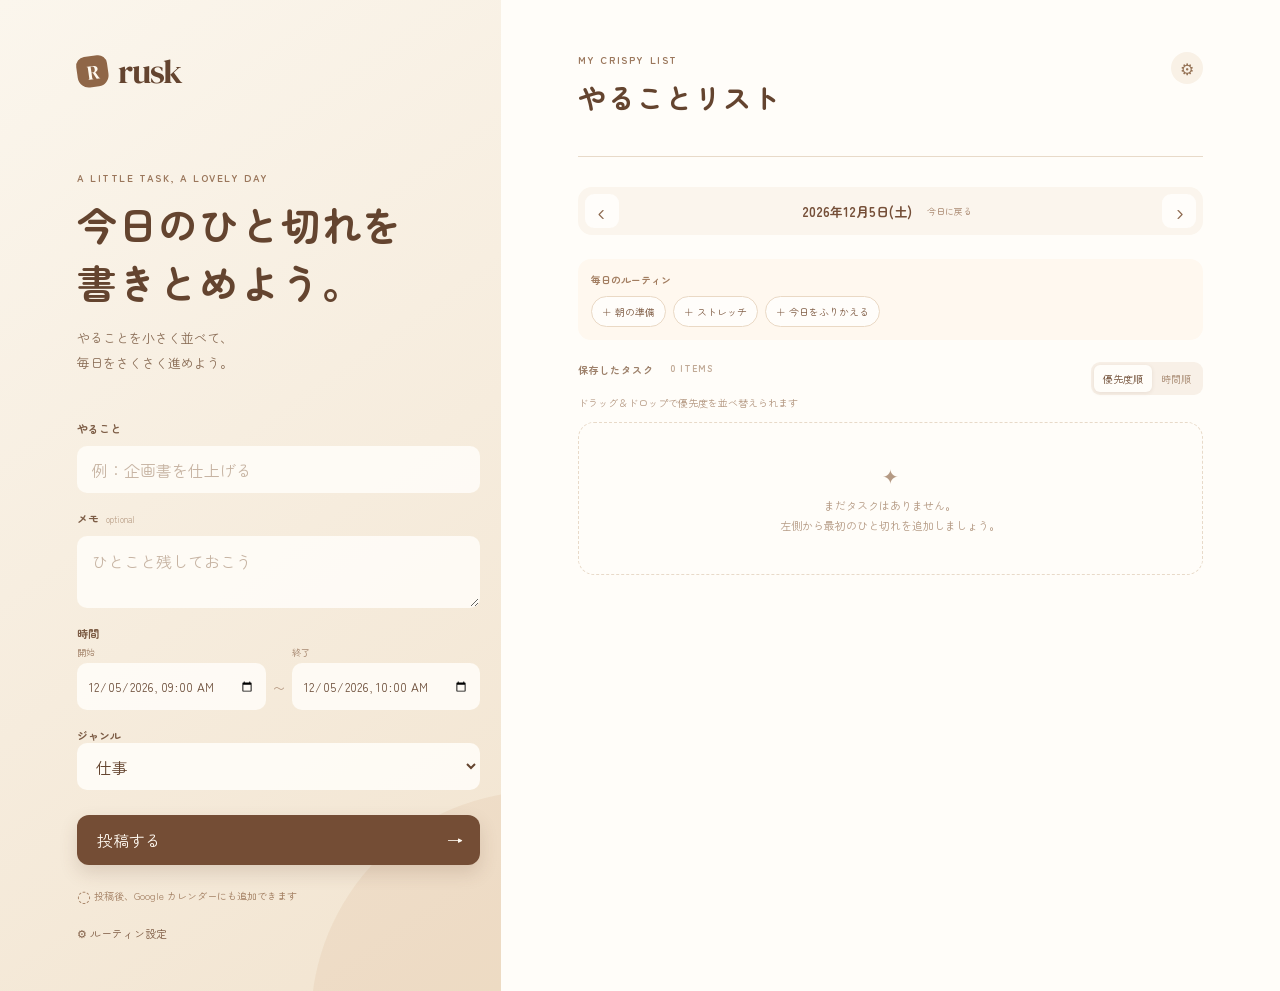
==== rusk/index.html @ 70cf0b27 "Add files via upload" ====
<!doctype html>
<html lang="ja">
  <head>
    <meta charset="UTF-8" />
    <meta name="viewport" content="width=device-width, initial-scale=1.0" />
    <meta name="theme-color" content="#f6efe3" />
    <title>rusk | やさしいタスク管理</title>
    <link rel="preconnect" href="https://fonts.googleapis.com" />
    <link rel="preconnect" href="https://fonts.gstatic.com" crossorigin />
    <link href="https://fonts.googleapis.com/css2?family=DM+Serif+Display&family=Zen+Maru+Gothic:wght@400;500;700&display=swap" rel="stylesheet" />
    <link rel="stylesheet" href="style.css" />
    <link rel="stylesheet" href="mobile.css" />
  </head>
  <body>
    <main class="app-shell">
      <aside class="composer-panel">
        <div class="mobile-topbar">
          <a class="brand" href="index.html" aria-label="rusk ホーム">
            <span class="brand-mark" aria-hidden="true">R</span>
            <span>rusk</span>
          </a>
          <button id="open-composer" class="open-composer" type="button" aria-label="タスクを追加">＋</button>
        </div>
        <div class="composer-heading">
          <p class="eyebrow">A LITTLE TASK, A LOVELY DAY</p>
          <h1>今日のひと切れを<br />書きとめよう。</h1>
          <p>やることを小さく並べて、<br />毎日をさくさく進めよう。</p>
        </div>

        <form id="task-form" class="task-form">
          <div class="form-dialog-title"><span>タスクを追加</span><button id="close-composer" type="button" aria-label="閉じる">×</button></div>
          <label class="field-label" for="title">やること</label>
          <input id="title" name="title" type="text" maxlength="60" placeholder="例：企画書を仕上げる" required autocomplete="off" />

          <label class="field-label" for="memo">メモ <span>optional</span></label>
          <textarea id="memo" name="memo" maxlength="160" placeholder="ひとこと残しておこう"></textarea>

          <div>
            <span class="field-label">時間</span>
            <div class="time-row">
              <label><span>開始</span><input id="start-time" name="startTime" type="datetime-local" required /></label>
              <span class="time-dash" aria-hidden="true">〜</span>
              <label><span>終了</span><input id="end-time" name="endTime" type="datetime-local" required /></label>
            </div>
          </div>
          <div>
            <label class="field-label" for="genre">ジャンル</label>
            <select id="genre" name="genre">
              <option value="work">仕事</option>
              <option value="personal">くらし</option>
              <option value="study">学び</option>
              <option value="important">大切なこと</option>
            </select>
          </div>
          <button class="submit-button" type="submit"><span>投稿する</span><span aria-hidden="true">→</span></button>
        </form>
        <p class="calendar-note"><span aria-hidden="true">◌</span> 投稿後、Google カレンダーにも追加できます</p>
        <a class="settings-link" href="settings.html"><span aria-hidden="true">⚙</span> ルーティン設定</a>
      </aside>

      <section class="tasks-panel" id="top">
        <header class="tasks-header">
          <div>
            <p class="eyebrow">MY CRISPY LIST</p>
            <h2>やることリスト</h2>
          </div>
          <a class="header-settings" href="settings.html" aria-label="ルーティン設定">⚙</a>
        </header>

        <section class="list-wrap" aria-labelledby="list-title">
          <nav class="date-navigation" aria-label="実施日を移動">
            <button id="previous-day" type="button" aria-label="前の日">‹</button>
            <div><span class="date-page-label" id="date-page-label"></span><button id="today-button" type="button">今日に戻る</button></div>
            <button id="next-day" type="button" aria-label="次の日">›</button>
          </nav>
          <div class="routine-area" id="routine-area" hidden>
            <p>毎日のルーティン</p><div id="routine-list" class="routine-list"></div>
          </div>
          <div class="list-heading">
            <div class="section-label"><span id="list-title">保存したタスク</span><span id="task-count">0 ITEMS</span></div>
            <div class="sort-control" role="group" aria-label="タスクの表示順">
              <button type="button" class="sort-button is-active" data-sort="priority">優先度順</button>
              <button type="button" class="sort-button" data-sort="time">時間順</button>
            </div>
          </div>
          <p class="sort-hint" id="sort-hint">ドラッグ＆ドロップで優先度を並べ替えられます</p>
          <div id="task-list" class="task-list" aria-live="polite"></div>
          <div id="empty-state" class="empty-state">
            <span aria-hidden="true">✦</span>
            <p>まだタスクはありません。<br />左側から最初のひと切れを追加しましょう。</p>
          </div>
        </section>
      </section>
    </main>
    <template id="task-template">
      <article class="task-card saved-card">
        <span class="drag-handle" aria-hidden="true">⠿</span>
        <button class="check-button" type="button" aria-label="完了にする"></button>
        <div class="task-content">
          <div class="card-top"><span class="genre-tag"></span></div>
          <h3></h3><p class="task-memo"></p>
          <div class="time-editor" hidden><input class="edit-start" type="datetime-local" aria-label="開始時間" /><span>〜</span><input class="edit-end" type="datetime-local" aria-label="終了時間" /><button class="save-time-button" type="button">保存</button></div>
        </div>
        <div class="task-actions">
          <button class="edit-time-button" type="button">時間を変更</button>
          <a class="calendar-button" target="_blank" rel="noopener noreferrer">Google Calendar <span aria-hidden="true">↗</span></a>
          <button class="delete-button" type="button" aria-label="タスクを削除">×</button>
        </div>
      </article>
    </template>
    <script src="script.js"></script>
  </body>
</html>
---- rusk/style.css ----
:root { --cream:#f7f0e5; --paper:#fffdf9; --toast:#e8d3b4; --brown:#64442f; --soft-brown:#9a765b; --line:#e8dac9; --green:#82967c; }
* { box-sizing:border-box; }
body { margin:0; overflow-x:hidden; color:var(--brown); background:var(--cream); font-family:"Zen Maru Gothic", sans-serif; }
button,input,textarea,select { font:inherit; }
button,a { -webkit-tap-highlight-color:transparent; }
.app-shell { min-height:100vh; display:grid; grid-template-columns:minmax(360px, .9fr) minmax(520px, 1.4fr); max-width:1440px; margin:auto; background:var(--paper); }
.composer-panel { position:relative; padding:48px clamp(36px,6vw,90px); background:linear-gradient(145deg,#fbf6ed 0%,#f2e4d0 100%); overflow:hidden; }
.composer-panel::after { content:""; position:absolute; width:460px; height:460px; right:-270px; bottom:-260px; border-radius:50%; background:rgba(197,151,107,.13); }
.brand { position:relative; z-index:1; display:inline-flex; align-items:center; gap:10px; color:var(--brown); font:34px "DM Serif Display",serif; text-decoration:none; letter-spacing:-1px; }
.brand-mark { display:grid; place-items:center; width:31px; height:31px; border-radius:9px 9px 11px 11px; color:#fffaf0; background:#8f6647; font:20px "DM Serif Display",serif; transform:rotate(-8deg); }
.composer-heading { position:relative; z-index:1; margin:76px 0 38px; }
.eyebrow { margin:0 0 10px; color:var(--soft-brown); font-size:10px; letter-spacing:.16em; font-weight:700; }
h1,h2,h3,p { margin-top:0; } h1,h2,h3 { font-weight:700; }
h1 { margin-bottom:16px; font-size:clamp(28px,3.1vw,43px); line-height:1.45; letter-spacing:.02em; } .composer-heading>p:last-child { margin:0; color:#896c55; font-size:13px; line-height:1.9; }
.task-form { position:relative; z-index:1; max-width:475px; display:grid; gap:10px; }.mobile-topbar { display:contents; }.open-composer,.form-dialog-title { display:none; }
.field-label { display:block; margin-top:7px; color:#7c5c45; font-size:11px; font-weight:700; } .field-label span { margin-left:4px; color:#b89d85; font-size:9px; font-weight:400; }
input,textarea,select { width:100%; border:1px solid transparent; border-radius:10px; outline:none; color:var(--brown); background:rgba(255,253,249,.88); transition:border .2s,box-shadow .2s; }
input,select { height:47px; padding:0 14px; } textarea { height:72px; resize:vertical; padding:12px 14px; } input::placeholder,textarea::placeholder { color:#c7b4a3; }
input:focus,textarea:focus,select:focus { border-color:#c49c77; box-shadow:0 0 0 3px rgba(196,156,119,.16); }
.field-row { display:grid; grid-template-columns:1.35fr 1fr; gap:12px; } input[type="datetime-local"] { font-size:12px; padding:0 10px; }
.time-row { display:grid; grid-template-columns:1fr auto 1fr; align-items:end; gap:7px; margin-top:5px; } .time-row label { display:grid; gap:4px; color:#a78870; font-size:9px; } .time-dash { padding-bottom:14px; color:#b0927b; font-size:12px; }
.submit-button { display:flex; justify-content:space-between; align-items:center; height:50px; margin-top:15px; padding:0 17px 0 20px; border:0; border-radius:12px; cursor:pointer; color:#fffaf2; background:#744d35; box-shadow:0 8px 18px rgba(100,68,47,.17); transition:transform .2s,background .2s; } .submit-button:hover { background:#593522; transform:translateY(-2px); }
.calendar-note { position:relative; z-index:1; margin:18px 0 0; color:#a27e61; font-size:10px; } .calendar-note span { font-size:16px; vertical-align:-2px; }.settings-link { position:relative; z-index:1; display:inline-block; margin-top:18px; color:#805e46; font-size:11px; text-decoration:none; }.settings-link:hover { text-decoration:underline; }
.tasks-panel { padding:52px clamp(35px,6vw,92px); background:var(--paper); }
.tasks-header { display:flex; justify-content:space-between; align-items:flex-start; padding-bottom:39px; border-bottom:1px solid var(--line); } h2 { margin:0; font-size:28px; letter-spacing:.04em; }.header-settings { display:grid; place-items:center; width:32px; height:32px; border-radius:50%; color:#947154; background:#f9f1e6; text-decoration:none; }
.list-wrap { margin-top:30px; } .list-heading { display:flex; justify-content:space-between; align-items:flex-start; gap:18px; } .section-label { display:flex; justify-content:space-between; gap:16px; margin-bottom:12px; color:#9d806a; font-size:10px; font-weight:700; letter-spacing:.09em; } .section-label span:last-child { color:#c0a995; font-size:9px; }.sort-control { display:flex; padding:3px; border-radius:9px; background:#f8f0e7; }.sort-button { padding:6px 9px; border:0; border-radius:6px; color:#ab8e77; background:transparent; font-size:10px; cursor:pointer; }.sort-button.is-active { color:#76553e; background:#fffdf9; box-shadow:0 1px 4px rgba(93,58,35,.1); }.sort-hint { margin:0 0 12px; color:#b69a84; font-size:10px; }
.date-navigation { display:flex; align-items:center; justify-content:space-between; margin-bottom:24px; padding:7px; border-radius:14px; background:#fbf5ed; }.date-navigation>button { width:34px; height:34px; border:0; border-radius:9px; color:#8c684e; background:#fffdfa; font-size:25px; line-height:1; cursor:pointer; }.date-navigation>div { display:flex; align-items:center; gap:9px; }.date-page-label { color:#754f38; font-size:13px; font-weight:700; }.date-navigation div button { border:0; color:#aa8971; background:transparent; font-size:9px; cursor:pointer; }.routine-area { margin-bottom:22px; padding:13px; border-radius:13px; background:#fff8ef; }.routine-area>p { margin:0 0 9px; color:#a27d60; font-size:10px; font-weight:700; }.routine-list { display:flex; flex-wrap:wrap; gap:7px; }.routine-button { padding:7px 10px; border:1px solid #ead9c5; border-radius:20px; color:#805d45; background:#fffdfa; font-size:10px; cursor:pointer; }.routine-button:hover { background:#f1dfca; }
.task-card { position:relative; border:1px solid var(--line); border-radius:16px; background:#fff; box-shadow:0 5px 14px rgba(93,58,35,.035); }
.card-top { display:flex; justify-content:space-between; align-items:center; gap:10px; } .genre-tag { display:inline-block; padding:4px 8px; border-radius:20px; color:#7c5b44; background:#f2e4d3; font-size:10px; font-weight:700; white-space:nowrap; } .genre-tag.personal { color:#766c4c; background:#edf0d9; } .genre-tag.study { color:#657689; background:#e4edf3; } .genre-tag.important { color:#995a46; background:#f7e1d7; } .card-date { color:#ad9079; font-size:10px; white-space:nowrap; }
.task-card h3 { margin:12px 0 6px; font-size:15px; letter-spacing:.02em; } .task-card p { margin:0; color:#a78b77; font-size:11px; line-height:1.65; }
.task-list { display:grid; gap:10px; } .saved-card { display:flex; align-items:flex-start; gap:12px; padding:16px 14px; } .saved-card[draggable="true"] { cursor:grab; } .saved-card.dragging { opacity:.4; border-style:dashed; } .drag-handle { margin-top:1px; color:#cbb29d; font-size:18px; line-height:20px; cursor:grab; }.task-content { min-width:0; flex:1; } .saved-card h3 { overflow:hidden; text-overflow:ellipsis; white-space:nowrap; }
.check-button { flex:none; width:20px; height:20px; margin-top:2px; border:1.5px solid #c7ab91; border-radius:50%; cursor:pointer; background:#fff; transition:.18s; } .check-button:hover { background:#f1dfca; } .saved-card.completed { opacity:.55; } .saved-card.completed .check-button { border-color:var(--green); background:var(--green); box-shadow:inset 0 0 0 4px #fff; } .saved-card.completed h3 { text-decoration:line-through; }
.task-actions { display:flex; align-items:center; gap:7px; margin-left:auto; }.edit-time-button { padding:0; border:0; color:#aa876c; background:transparent; font-size:9px; cursor:pointer; white-space:nowrap; }.edit-time-button:hover { text-decoration:underline; }.calendar-button { color:#947154; font-size:9px; text-decoration:none; white-space:nowrap; } .calendar-button:hover { text-decoration:underline; } .delete-button { width:21px; height:21px; border:0; border-radius:50%; color:#b49379; background:#f7f0e7; cursor:pointer; font-size:16px; line-height:1; }.time-editor { display:flex; align-items:center; gap:4px; margin-top:11px; color:#ad9079; font-size:10px; }.time-editor input { width:143px; height:30px; padding:0 5px; font-size:9px; }.save-time-button { height:30px; border:0; border-radius:7px; color:#fff; background:#896148; font-size:9px; cursor:pointer; }
.empty-state { padding:38px 10px; border:1px dashed var(--line); border-radius:16px; text-align:center; color:#b59a84; } .empty-state span { font-size:20px; } .empty-state p { margin:6px 0 0; font-size:11px; line-height:1.8; } .empty-state[hidden] { display:none; }
@media (max-width:800px) { .app-shell { display:block; } .composer-panel,.tasks-panel { padding:34px 25px; } .composer-heading { margin:45px 0 28px; } .tasks-header { padding-bottom:28px; } }
@media (max-width:420px) { .field-row { grid-template-columns:1fr; gap:0; } .list-heading { display:block; }.sort-control { width:max-content; margin-bottom:10px; }.calendar-button { font-size:0; } .calendar-button span { font-size:13px; } }
.settings-shell { min-height:100vh; padding:45px max(24px, calc((100% - 980px) / 2)); background:linear-gradient(140deg,#fbf6ed,#f2e4d0); }.settings-header { display:flex; justify-content:space-between; align-items:center; }.back-link { color:#805e46; font-size:11px; text-decoration:none; }.settings-content { max-width:680px; margin:74px auto; }.settings-content h1 { margin-bottom:10px; }.settings-lead { color:#8d6e58; font-size:13px; line-height:1.8; }.settings-card { margin-top:22px; padding:25px; border:1px solid rgba(225,203,178,.8); border-radius:17px; background:#fffdfa; }.settings-card h2 { margin-bottom:8px; font-size:16px; }.settings-card>p,.routine-card-heading p { color:#a38671; font-size:11px; line-height:1.7; }.default-time-row { display:flex; align-items:end; gap:9px; margin-top:19px; }.default-time-row label { display:grid; gap:5px; color:#94755e; font-size:10px; }.default-time-row input { width:124px; height:42px; }.default-time-row>span { padding-bottom:13px; color:#b29279; }.default-time-row button,.routine-card-heading>button { height:42px; margin-left:auto; padding:0 18px; border:0; border-radius:9px; color:#fffaf2; background:#744d35; cursor:pointer; font-size:11px; }.routine-card-heading { display:flex; justify-content:space-between; gap:16px; align-items:center; }.routine-card-heading>button { height:33px; margin:0; }.routine-settings { display:grid; gap:9px; margin-top:18px; }.routine-editor { padding:12px; border:1px solid #ede0d1; border-radius:11px; background:#fff; }.routine-editor-top,.routine-editor-details { display:flex; align-items:center; gap:8px; }.routine-editor-top input[type="checkbox"] { width:15px; height:15px; accent-color:#8d6449; }.routine-title { height:32px; flex:1; padding:0 8px; border-color:#f0e4d7; font-size:11px; }.remove-routine { border:0; color:#b08367; background:transparent; font-size:10px; cursor:pointer; }.routine-editor-details { margin:10px 0 0 23px; color:#b08d73; font-size:10px; }.routine-editor-details select,.routine-editor-details input { width:auto; height:31px; padding:0 7px; border-color:#f0e4d7; font-size:10px; }.routine-editor-details input { width:90px; } @media (max-width:520px) { .settings-shell { padding:30px 20px; }.settings-content { margin:50px auto; }.default-time-row { flex-wrap:wrap; }.default-time-row button { margin-left:0; }.time-editor { flex-wrap:wrap; }.time-editor input { width:calc(50% - 30px); }.routine-editor-details { flex-wrap:wrap; } }
---- rusk/mobile.css ----
body { overflow-x:hidden; }
.routine-time-row { display:flex; align-items:center; gap:5px; }
.routine-time-row > span { min-width:21px; color:#97735b; font-weight:700; }

@media (max-width:600px) {
  body { min-width:0; font-size:16px; }
  .app-shell { display:flex; width:100%; min-height:100dvh; flex-direction:column; }
  .composer-panel { min-height:64px; padding:13px 18px; overflow:visible; background:#fffdf9; border-bottom:1px solid var(--line); }
  .composer-panel::after,.composer-heading,.calendar-note,.settings-link { display:none; }
  .mobile-topbar { display:flex; align-items:center; justify-content:space-between; }
  .brand { font-size:27px; }.brand-mark { width:27px; height:27px; font-size:18px; }
  .open-composer { display:grid; place-items:center; width:38px; height:38px; border:0; border-radius:50%; color:#fff; background:#744d35; font-size:25px; line-height:1; cursor:pointer; }
  .task-form { display:none; }
  .task-form.is-open { position:fixed; inset:0; z-index:20; display:grid; align-content:start; gap:13px; max-width:none; min-height:100dvh; padding:24px 20px calc(24px + env(safe-area-inset-bottom)); overflow-y:auto; background:rgba(255,253,249,.98); box-shadow:0 0 0 100vmax rgba(77,52,36,.34); }
  .form-dialog-title { display:flex; align-items:center; justify-content:space-between; margin-bottom:10px; color:#694832; font-size:18px; font-weight:700; }
  .form-dialog-title button { display:grid; place-items:center; width:34px; height:34px; border:0; border-radius:50%; color:#7a5842; background:#f2e4d3; font-size:24px; cursor:pointer; }
  .task-form .field-label { margin-top:5px; font-size:13px; }.task-form input,.task-form textarea,.task-form select { font-size:16px; }.task-form input,.task-form select { height:51px; }.task-form textarea { height:96px; }.time-row label { font-size:11px; }.time-row input[type="datetime-local"] { font-size:12px; }.submit-button { height:54px; margin-top:16px; font-size:16px; }
  .tasks-panel { min-height:calc(100dvh - 64px); padding:25px 16px calc(28px + env(safe-area-inset-bottom)); }.tasks-header { padding-bottom:22px; }.tasks-header h2 { font-size:24px; }.header-settings { display:none; }.date-navigation { margin-bottom:18px; }.date-page-label { font-size:14px; }.routine-button,.sort-button { font-size:12px; }.sort-hint,.section-label,.task-card p,.genre-tag,.edit-time-button,.calendar-button { font-size:11px; }.task-card h3 { font-size:16px; }.saved-card { gap:9px; padding:16px 12px; }.drag-handle { display:none; }.task-actions { flex-wrap:wrap; justify-content:flex-end; }.time-editor { flex-wrap:wrap; }.time-editor input { width:calc(50% - 26px); font-size:10px; }.empty-state p { font-size:12px; }
  .settings-shell { width:100%; min-height:100dvh; padding:30px 20px calc(30px + env(safe-area-inset-bottom)); }.settings-content { margin:50px auto; }.default-time-row { flex-wrap:wrap; }.default-time-row button { margin-left:0; }.routine-editor-details,.routine-time-row { flex-wrap:wrap; }.routine-editor-details select,.routine-editor-details input { font-size:12px; }
}
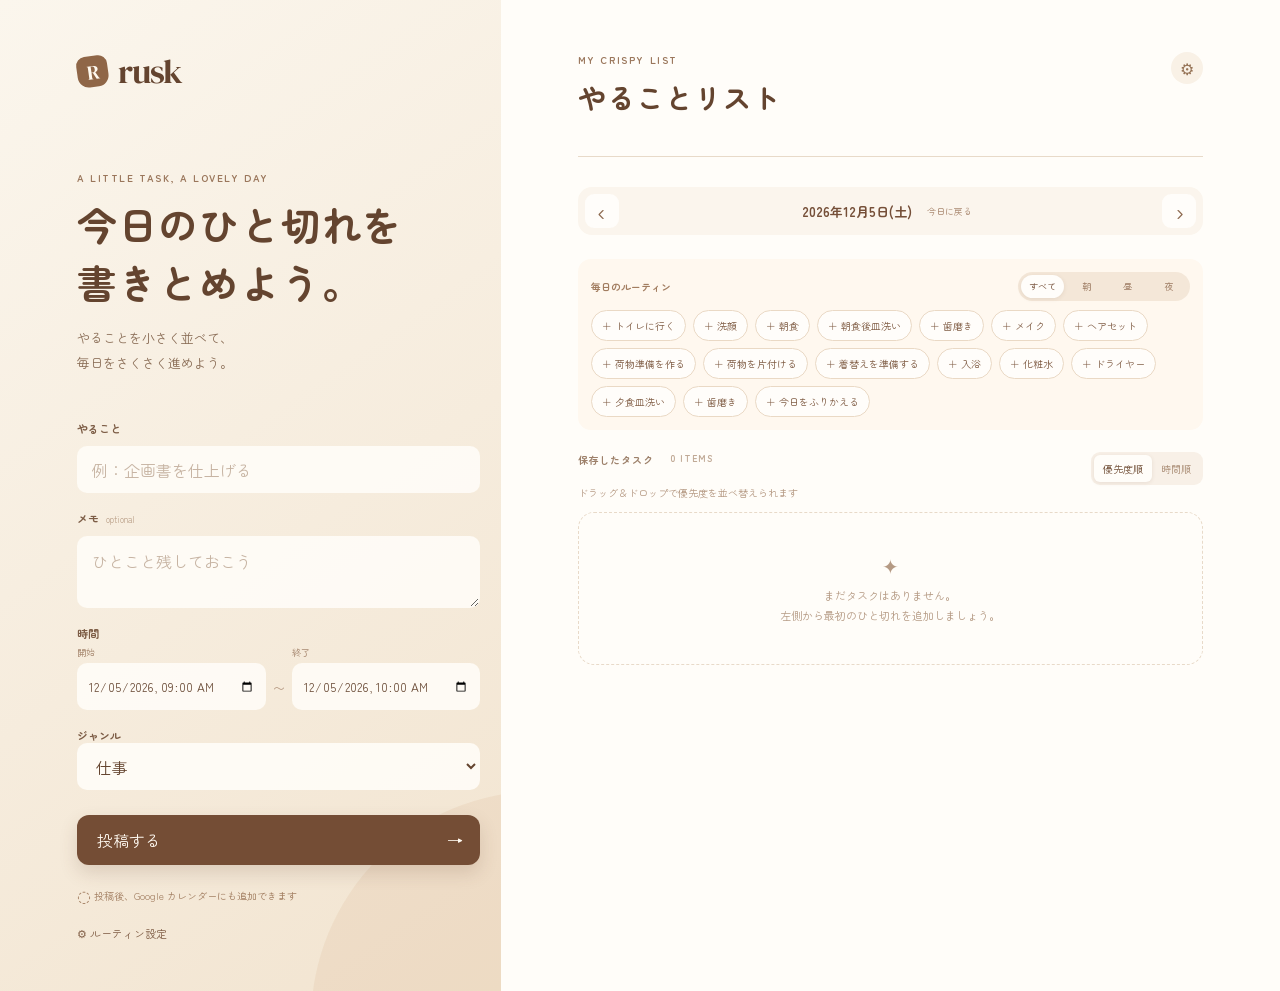
==== commit e50ed287: "Add files via upload" ====
--- a/rusk/index.html
+++ b/rusk/index.html
@@ -19,7 +19,7 @@
             <span class="brand-mark" aria-hidden="true">R</span>
             <span>rusk</span>
           </a>
-          <button id="open-composer" class="open-composer" type="button" aria-label="タスクを追加">＋</button>
+          <div class="mobile-topbar-actions"><a class="mobile-settings" href="settings.html" aria-label="ルーティン設定">⚙</a><button id="open-composer" class="open-composer" type="button" aria-label="タスクを追加">＋</button></div>
         </div>
         <div class="composer-heading">
           <p class="eyebrow">A LITTLE TASK, A LOVELY DAY</p>
@@ -74,7 +74,16 @@
             <button id="next-day" type="button" aria-label="次の日">›</button>
           </nav>
           <div class="routine-area" id="routine-area" hidden>
-            <p>毎日のルーティン</p><div id="routine-list" class="routine-list"></div>
+            <div class="routine-area-heading">
+              <p>毎日のルーティン</p>
+              <div class="routine-filter" role="group" aria-label="ルーティンの時間帯">
+                <button type="button" class="routine-filter-button is-active" data-period="all">すべて</button>
+                <button type="button" class="routine-filter-button" data-period="morning">朝</button>
+                <button type="button" class="routine-filter-button" data-period="daytime">昼</button>
+                <button type="button" class="routine-filter-button" data-period="night">夜</button>
+              </div>
+            </div>
+            <div id="routine-list" class="routine-list"></div>
           </div>
           <div class="list-heading">
             <div class="section-label"><span id="list-title">保存したタスク</span><span id="task-count">0 ITEMS</span></div>
--- a/rusk/style.css
+++ b/rusk/style.css
@@ -35,3 +35,17 @@
 @media (max-width:800px) { .app-shell { display:block; } .composer-panel,.tasks-panel { padding:34px 25px; } .composer-heading { margin:45px 0 28px; } .tasks-header { padding-bottom:28px; } }
 @media (max-width:420px) { .field-row { grid-template-columns:1fr; gap:0; } .list-heading { display:block; }.sort-control { width:max-content; margin-bottom:10px; }.calendar-button { font-size:0; } .calendar-button span { font-size:13px; } }
 .settings-shell { min-height:100vh; padding:45px max(24px, calc((100% - 980px) / 2)); background:linear-gradient(140deg,#fbf6ed,#f2e4d0); }.settings-header { display:flex; justify-content:space-between; align-items:center; }.back-link { color:#805e46; font-size:11px; text-decoration:none; }.settings-content { max-width:680px; margin:74px auto; }.settings-content h1 { margin-bottom:10px; }.settings-lead { color:#8d6e58; font-size:13px; line-height:1.8; }.settings-card { margin-top:22px; padding:25px; border:1px solid rgba(225,203,178,.8); border-radius:17px; background:#fffdfa; }.settings-card h2 { margin-bottom:8px; font-size:16px; }.settings-card>p,.routine-card-heading p { color:#a38671; font-size:11px; line-height:1.7; }.default-time-row { display:flex; align-items:end; gap:9px; margin-top:19px; }.default-time-row label { display:grid; gap:5px; color:#94755e; font-size:10px; }.default-time-row input { width:124px; height:42px; }.default-time-row>span { padding-bottom:13px; color:#b29279; }.default-time-row button,.routine-card-heading>button { height:42px; margin-left:auto; padding:0 18px; border:0; border-radius:9px; color:#fffaf2; background:#744d35; cursor:pointer; font-size:11px; }.routine-card-heading { display:flex; justify-content:space-between; gap:16px; align-items:center; }.routine-card-heading>button { height:33px; margin:0; }.routine-settings { display:grid; gap:9px; margin-top:18px; }.routine-editor { padding:12px; border:1px solid #ede0d1; border-radius:11px; background:#fff; }.routine-editor-top,.routine-editor-details { display:flex; align-items:center; gap:8px; }.routine-editor-top input[type="checkbox"] { width:15px; height:15px; accent-color:#8d6449; }.routine-title { height:32px; flex:1; padding:0 8px; border-color:#f0e4d7; font-size:11px; }.remove-routine { border:0; color:#b08367; background:transparent; font-size:10px; cursor:pointer; }.routine-editor-details { margin:10px 0 0 23px; color:#b08d73; font-size:10px; }.routine-editor-details select,.routine-editor-details input { width:auto; height:31px; padding:0 7px; border-color:#f0e4d7; font-size:10px; }.routine-editor-details input { width:90px; } @media (max-width:520px) { .settings-shell { padding:30px 20px; }.settings-content { margin:50px auto; }.default-time-row { flex-wrap:wrap; }.default-time-row button { margin-left:0; }.time-editor { flex-wrap:wrap; }.time-editor input { width:calc(50% - 30px); }.routine-editor-details { flex-wrap:wrap; } }
+
+/* Routine time-of-day filter */
+.routine-area-heading { display:flex; align-items:center; justify-content:space-between; gap:12px; margin-bottom:9px; }
+.routine-area-heading > p { margin:0; color:#a27d60; font-size:10px; font-weight:700; }
+.routine-filter { display:flex; gap:3px; padding:3px; border-radius:999px; background:#f4e7d8; }
+.routine-filter-button { min-width:38px; padding:5px 8px; border:0; border-radius:999px; color:#9b7960; background:transparent; font-size:9px; cursor:pointer; }
+.routine-filter-button.is-active { color:#754f38; background:#fffdfa; box-shadow:0 1px 4px rgba(93,58,35,.1); }
+.routine-empty { width:100%; margin:2px 0 0; color:#b08e75; font-size:10px; }
+.mobile-topbar-actions { display:flex; align-items:center; gap:8px; }
+.mobile-settings { display:none; place-items:center; width:38px; height:38px; border-radius:50%; color:#7a5842; background:#f2e4d3; font-size:18px; text-decoration:none; }
+.routine-period-picker { display:flex; align-items:center; gap:10px; margin:10px 0 0 23px; padding:0; border:0; color:#94755e; }
+.routine-period-picker legend { float:left; margin-right:2px; font-size:10px; }
+.routine-period-picker label { display:flex; align-items:center; gap:4px; font-size:10px; cursor:pointer; }
+.routine-period-picker input { width:14px; height:14px; margin:0; accent-color:#8d6449; }
--- a/rusk/mobile.css
+++ b/rusk/mobile.css
@@ -18,3 +18,12 @@
   .tasks-panel { min-height:calc(100dvh - 64px); padding:25px 16px calc(28px + env(safe-area-inset-bottom)); }.tasks-header { padding-bottom:22px; }.tasks-header h2 { font-size:24px; }.header-settings { display:none; }.date-navigation { margin-bottom:18px; }.date-page-label { font-size:14px; }.routine-button,.sort-button { font-size:12px; }.sort-hint,.section-label,.task-card p,.genre-tag,.edit-time-button,.calendar-button { font-size:11px; }.task-card h3 { font-size:16px; }.saved-card { gap:9px; padding:16px 12px; }.drag-handle { display:none; }.task-actions { flex-wrap:wrap; justify-content:flex-end; }.time-editor { flex-wrap:wrap; }.time-editor input { width:calc(50% - 26px); font-size:10px; }.empty-state p { font-size:12px; }
   .settings-shell { width:100%; min-height:100dvh; padding:30px 20px calc(30px + env(safe-area-inset-bottom)); }.settings-content { margin:50px auto; }.default-time-row { flex-wrap:wrap; }.default-time-row button { margin-left:0; }.routine-editor-details,.routine-time-row { flex-wrap:wrap; }.routine-editor-details select,.routine-editor-details input { font-size:12px; }
 }
+
+@media (max-width:600px) {
+  .mobile-settings { display:grid; }
+  .routine-area-heading { align-items:flex-start; flex-direction:column; }
+  .routine-filter { width:100%; }
+  .routine-filter-button { flex:1; min-width:0; padding:7px 5px; font-size:11px; }
+  .routine-period-picker { flex-wrap:wrap; margin-left:23px; }
+  .routine-period-picker legend { width:100%; margin-bottom:2px; }
+}
